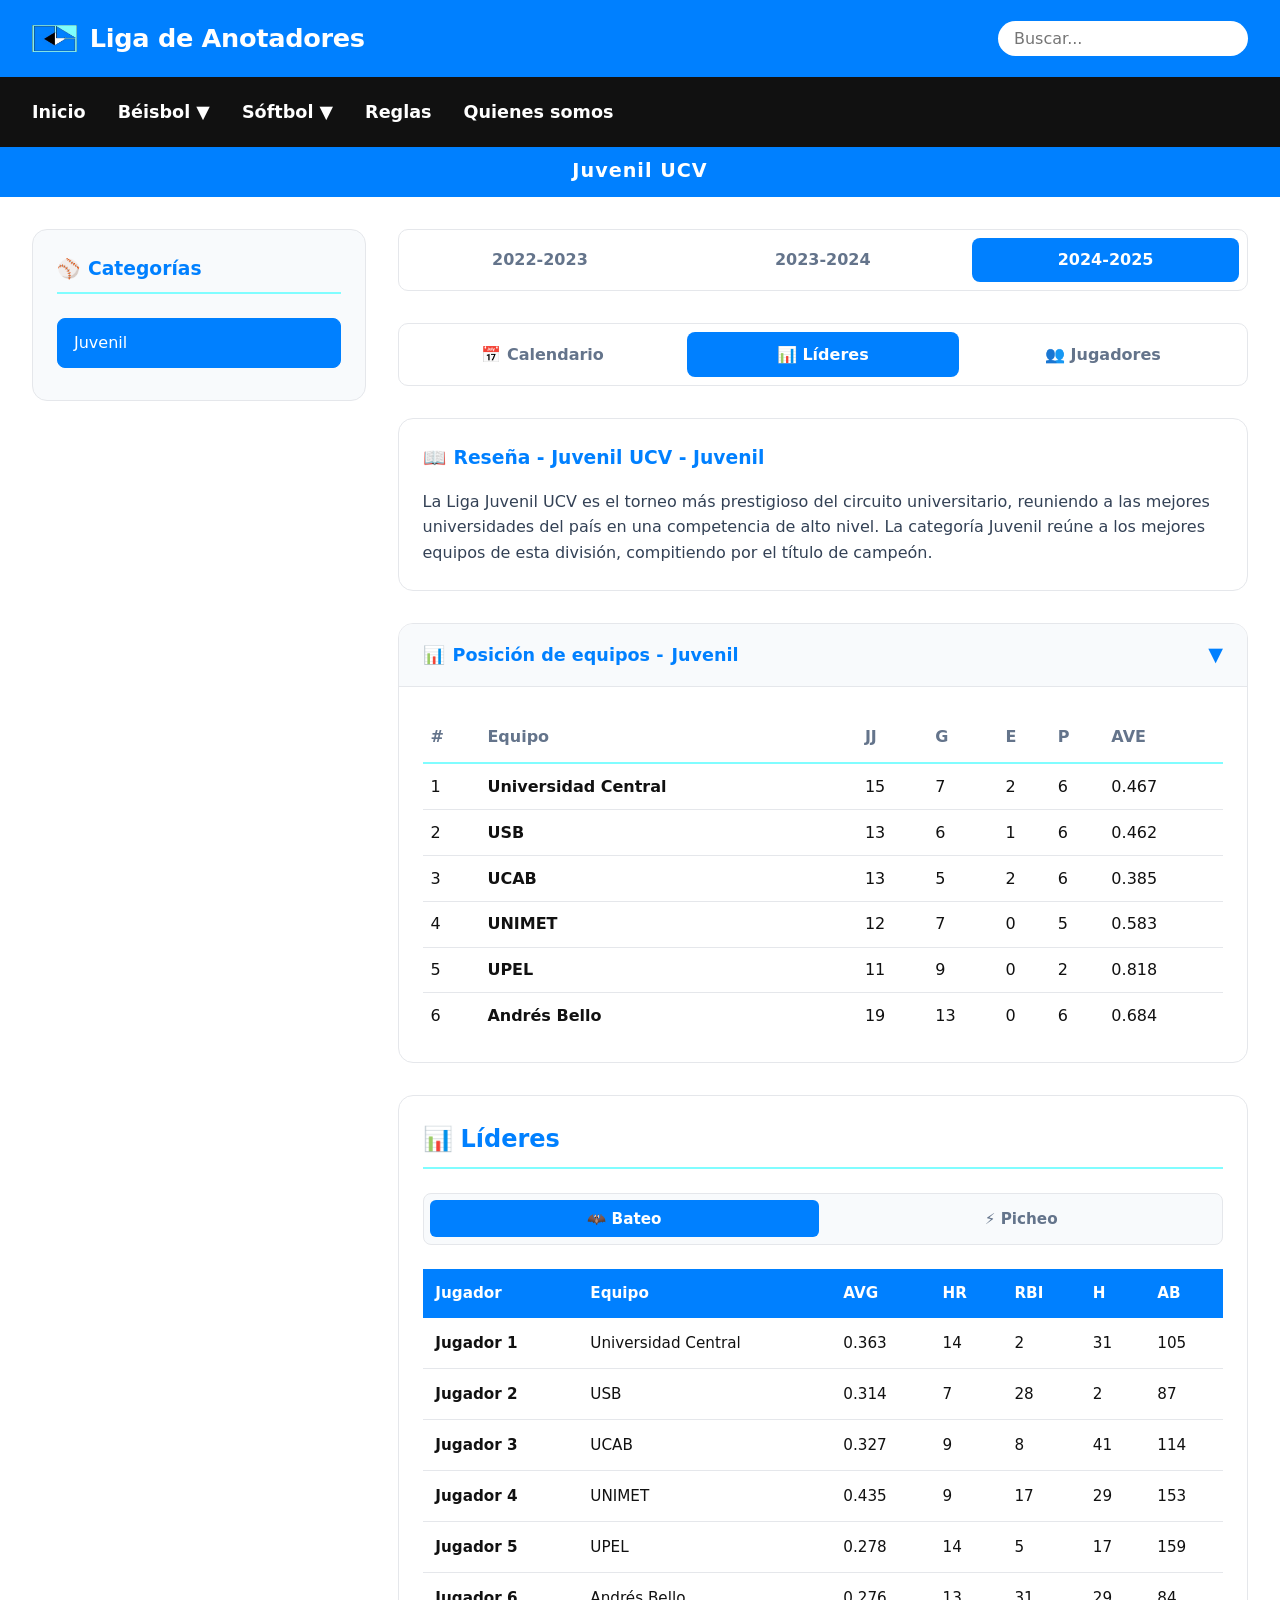
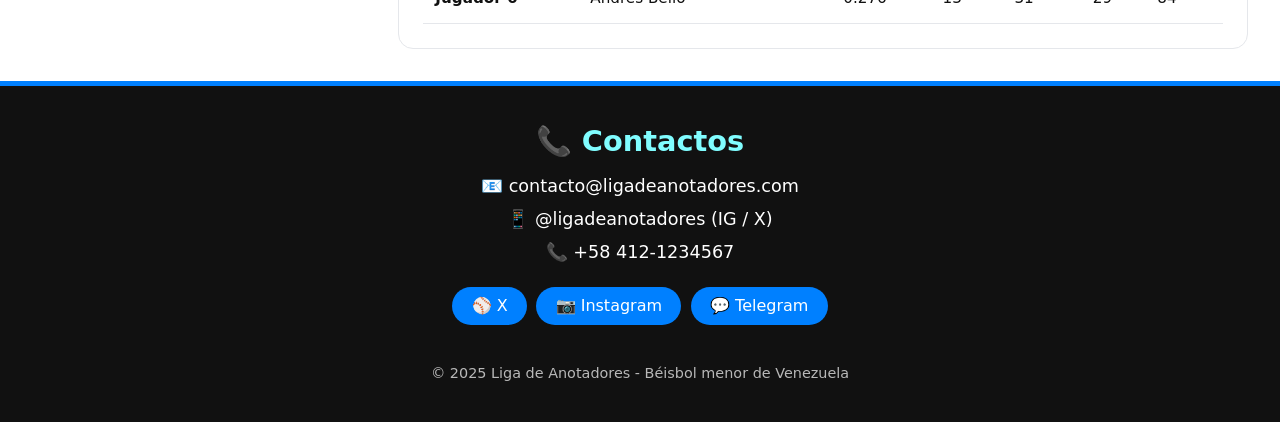
==== beisbol.html @ 1914336f "beisbol y softball separados menu arreglado y reglas agregadas" ====
<!DOCTYPE html>
<html lang="es">
<head>
    <meta charset="UTF-8">
    <meta name="viewport" content="width=device-width, initial-scale=1.0">
    <title>Liga de Anotadores - Béisbol</title>
    <link rel="stylesheet" href="css/style.css">
    <style>
        /* Estilos específicos para la página Béisbol */
        .liga-container {
            display: flex;
            flex-wrap: wrap;
            max-width: 1400px;
            margin: 2rem auto;
            padding: 0 2rem;
            gap: 2rem;
        }

        /* Sidebar de categorías */
        .categorias-sidebar {
            flex: 1;
            min-width: 280px;
            background: #f8fafc;
            border-radius: 15px;
            padding: 1.5rem;
            border: 1px solid #e5e7eb;
            height: fit-content;
        }

        .categorias-sidebar h3 {
            color: var(--primary-blue);
            margin-bottom: 1.5rem;
            padding-bottom: 0.5rem;
            border-bottom: 2px solid var(--secondary-blue);
            display: flex;
            align-items: center;
            gap: 0.5rem;
        }

        .categorias-lista {
            list-style: none;
        }

        .categorias-lista li {
            margin-bottom: 0.5rem;
        }

        .categorias-lista a {
            display: block;
            text-decoration: none;
            color: var(--black);
            padding: 0.7rem 1rem;
            border-radius: 8px;
            transition: 0.2s;
            background: white;
            border: 1px solid #e5e7eb;
        }

        .categorias-lista a:hover {
            background: var(--secondary-blue);
            border-color: var(--primary-blue);
        }

        .categorias-lista a.active {
            background: var(--primary-blue);
            color: white;
            border-color: var(--primary-blue);
        }

        /* Selector de temporadas */
        .selector-temporadas {
            display: flex;
            gap: 1rem;
            margin-bottom: 2rem;
            background: white;
            padding: 0.5rem;
            border-radius: 10px;
            border: 1px solid #e5e7eb;
        }

        .temporada-btn {
            padding: 0.8rem 1.5rem;
            border: none;
            background: transparent;
            font-size: 1rem;
            font-weight: 600;
            color: #64748b;
            cursor: pointer;
            border-radius: 8px;
            transition: 0.2s;
            flex: 1;
        }

        .temporada-btn:hover {
            background: var(--secondary-blue);
            color: var(--primary-blue);
        }

        .temporada-btn.active {
            background: var(--primary-blue);
            color: white;
        }

        /* Área de contenido principal */
        .liga-content {
            flex: 3;
            min-width: 300px;
        }

        /* Sub-navegación principal */
        .subnav {
            display: flex;
            gap: 0.5rem;
            margin-bottom: 2rem;
            background: white;
            padding: 0.5rem;
            border-radius: 10px;
            border: 1px solid #e5e7eb;
        }

        .subnav-btn {
            padding: 0.8rem 1.5rem;
            border: none;
            background: transparent;
            font-size: 1rem;
            font-weight: 600;
            color: #64748b;
            cursor: pointer;
            border-radius: 8px;
            transition: 0.2s;
            flex: 1;
        }

        .subnav-btn:hover {
            background: var(--secondary-blue);
            color: var(--primary-blue);
        }

        .subnav-btn.active {
            background: var(--primary-blue);
            color: white;
        }

        /* Sub-navegación secundaria */
        .subnav-secundario {
            display: flex;
            gap: 0.5rem;
            margin: 1rem 0 1.5rem 0;
            background: #f8fafc;
            padding: 0.4rem;
            border-radius: 8px;
            border: 1px solid #e5e7eb;
        }

        .subnav-secundario-btn {
            padding: 0.6rem 1.2rem;
            border: none;
            background: transparent;
            font-size: 0.95rem;
            font-weight: 600;
            color: #64748b;
            cursor: pointer;
            border-radius: 6px;
            transition: 0.2s;
            flex: 1;
        }

        .subnav-secundario-btn:hover {
            background: var(--secondary-blue);
            color: var(--primary-blue);
        }

        .subnav-secundario-btn.active {
            background: var(--primary-blue);
            color: white;
        }

        /* Contenedores de secciones */
        .seccion-container {
            background: white;
            border-radius: 15px;
            padding: 1.5rem;
            border: 1px solid #e5e7eb;
        }

        .seccion-container h2 {
            color: var(--primary-blue);
            margin-bottom: 1.5rem;
            display: flex;
            align-items: center;
            gap: 0.5rem;
            padding-bottom: 0.5rem;
            border-bottom: 2px solid var(--secondary-blue);
        }

        /* Tablas ordenables */
        .table-container {
            overflow-x: auto;
            margin-top: 1rem;
        }

        .data-table {
            width: 100%;
            border-collapse: collapse;
            font-size: 0.95rem;
        }

        .data-table th {
            background: var(--primary-blue);
            color: white;
            padding: 0.8rem;
            text-align: left;
            cursor: pointer;
        }

        .data-table td {
            padding: 0.8rem;
            border-bottom: 1px solid #e5e7eb;
        }

        .data-table tr:hover {
            background: #f8fafc;
        }

        /* Filtros */
        .filtros {
            display: flex;
            gap: 1rem;
            margin-bottom: 1.5rem;
            flex-wrap: wrap;
        }

        .filtro-select {
            padding: 0.6rem 1rem;
            border: 2px solid #e5e7eb;
            border-radius: 8px;
            font-size: 0.95rem;
            background: white;
            min-width: 200px;
        }

        /* Calendario */
        .partidos-lista {
            display: flex;
            flex-direction: column;
            gap: 0.8rem;
        }

        .partido-item {
            display: flex;
            align-items: center;
            padding: 1rem;
            background: #f8fafc;
            border-radius: 10px;
            border: 1px solid #e5e7eb;
            transition: 0.2s;
            flex-wrap: wrap;
            gap: 1rem;
        }

        .partido-item:hover {
            border-color: var(--primary-blue);
            background: white;
        }

        .partido-equipos {
            flex: 2;
            display: flex;
            align-items: center;
            gap: 1rem;
            min-width: 200px;
        }

        .partido-equipo {
            font-weight: 600;
        }

        .partido-vs {
            color: var(--primary-blue);
            font-weight: 700;
        }

        .partido-resultado {
            font-weight: 700;
            font-size: 1.1rem;
            min-width: 80px;
            text-align: center;
        }

        .partido-lugar {
            flex: 1;
            color: #64748b;
            font-size: 0.9rem;
            min-width: 150px;
        }

        .partido-fecha {
            flex: 1;
            color: #64748b;
            font-size: 0.9rem;
            text-align: right;
            min-width: 120px;
        }

        .badge-posicion {
            display: inline-block;
            background: var(--secondary-blue);
            color: var(--primary-blue);
            padding: 0.2rem 0.6rem;
            border-radius: 20px;
            font-size: 0.75rem;
            font-weight: 700;
        }

        @media (max-width: 768px) {
            .liga-container {
                flex-direction: column;
            }
            
            .partido-item {
                flex-direction: column;
                align-items: flex-start;
            }
            
            .partido-equipos, .partido-resultado, .partido-lugar, .partido-fecha {
                width: 100%;
                text-align: left;
            }
            
            .subnav, .subnav-secundario, .selector-temporadas {
                flex-direction: column;
            }
        }

        /* Fix para dropdown - evitar que se cierre */
        .nav-item.dropdown:hover .dropdown-content {
            display: block !important;
        }

        .dropdown-content {
            margin-top: 0 !important;
            top: 100%;
        }

        .nav-item.dropdown {
            position: relative;
        }

        .dropdown-content {
            position: absolute;
            left: 0;
            top: 100%;
            margin-top: 0;
        }
    </style>
</head>
<body>
    <header>
        <div class="logo">
            <img src="img/logo.png" alt="Liga de Anotadores" class="logo-img">
            <div class="logo-text">Liga de Anotadores<span></span></div>
        </div>
        <div class="buscador"><input type="text" placeholder="Buscar..."></div>
    </header>

    <nav>
        <div class="nav-item"><a href="index.html" class="nav-link">Inicio</a></div>
        <div class="nav-item dropdown">
            <span class="nav-link">Béisbol ▼</span>
            <div class="dropdown-content">
                <a href="#" onclick="cambiarLiga('Juvenil UCV')">Juvenil UCV</a>
                <a href="#" onclick="cambiarLiga('Limenor')">Limenor</a>
                <a href="#" onclick="cambiarLiga('Monumental')">Monumental</a>
                <a href="#" onclick="cambiarLiga('Popular')">Popular</a>
                <a href="#" onclick="cambiarLiga('Unimet')">Unimet</a>
            </div>
        </div>
        <div class="nav-item dropdown">
            <span class="nav-link">Sóftbol ▼</span>
            <div class="dropdown-content">
                <a href="softbol.html?liga=Chato Candela">Chato Candela</a>
                <a href="softbol.html?liga=Intervecinal">Intervecinal</a>
            </div>
        </div>
        <div class="nav-item"><a href="reglas.html" class="nav-link">Reglas</a></div>
        <div class="nav-item"><a href="quienes-somos.html" class="nav-link">Quienes somos</a></div>
    </nav>

    <!-- Header de liga seleccionada -->
    <div class="liga-seleccionada-header" id="liga-header">Juvenil UCV</div>

    <div class="liga-container">
        <aside class="categorias-sidebar">
            <h3><span>⚾</span> Categorías</h3>
            <div id="categorias-lista"></div>
        </aside>

        <main class="liga-content">
            <div class="selector-temporadas">
                <button class="temporada-btn" onclick="seleccionarTemporada('2022-2023')">2022-2023</button>
                <button class="temporada-btn" onclick="seleccionarTemporada('2023-2024')">2023-2024</button>
                <button class="temporada-btn active" onclick="seleccionarTemporada('2024-2025')">2024-2025</button>
            </div>

            <div class="subnav">
                <button class="subnav-btn" onclick="mostrarSeccion('calendario')">📅 Calendario</button>
                <button class="subnav-btn active" onclick="mostrarSeccion('lideres')">📊 Líderes</button>
                <button class="subnav-btn" onclick="mostrarSeccion('jugadores')">👥 Jugadores</button>
            </div>

            <!-- Reseña de la categoría -->
            <div id="resena-container" class="resena-container"></div>

            <!-- Posición de equipos (minimizable) -->
            <div id="posicion-equipos" class="posicion-equipos">
                <div class="posicion-header" onclick="togglePosicion()">
                    <h3><span>📊</span> Posición de equipos - <span id="categoria-actual">Juvenil</span></h3>
                    <span class="posicion-toggle">▼</span>
                </div>
                <div class="posicion-contenido">
                    <table class="posiciones-tabla" id="tabla-posiciones">
                        <thead><tr><th>#</th><th>Equipo</th><th>JJ</th><th>G</th><th>E</th><th>P</th><th>AVE</th></tr></thead>
                        <tbody id="posiciones-body"></tbody>
                    </table>
                </div>
            </div>

            <!-- SECCIÓN CALENDARIO -->
            <div id="seccion-calendario" class="seccion-container" style="display: none;">
                <h2><span>📅</span> Calendario de juegos</h2>
                <div class="partidos-lista" id="partidos-lista"></div>
            </div>

            <!-- SECCIÓN LÍDERES -->
            <div id="seccion-lideres" class="seccion-container">
                <h2><span>📊</span> Líderes</h2>
                <div class="subnav-secundario">
                    <button class="subnav-secundario-btn active" onclick="mostrarSubLideres('bateo')">🦇 Bateo</button>
                    <button class="subnav-secundario-btn" onclick="mostrarSubLideres('picheo')">⚡ Picheo</button>
                </div>
                <div id="subseccion-bateo">
                    <div class="table-container">
                        <table class="data-table" id="tabla-bateo">
                            <thead><tr><th>Jugador</th><th>Equipo</th><th>AVG</th><th>HR</th><th>RBI</th><th>H</th><th>AB</th></tr></thead>
                            <tbody id="tabla-bateo-body"></tbody>
                        </table>
                    </div>
                </div>
                <div id="subseccion-picheo" style="display: none;">
                    <div class="table-container">
                        <table class="data-table" id="tabla-picheo">
                            <thead><tr><th>Jugador</th><th>Equipo</th><th>ERA</th><th>W</th><th>L</th><th>SO</th><th>IP</th></tr></thead>
                            <tbody id="tabla-picheo-body"></tbody>
                        </table>
                    </div>
                </div>
            </div>

            <!-- SECCIÓN JUGADORES -->
            <div id="seccion-jugadores" class="seccion-container" style="display: none;">
                <h2><span>👥</span> Jugadores</h2>
                <p style="margin-bottom: 1.5rem;">Lista completa de jugadores de <strong id="liga-jugadores"></strong> - <strong id="categoria-jugadores"></strong></p>
                <div class="filtros">
                    <select class="filtro-select" id="filtro-equipo-jugadores"><option value="todos">Todos los equipos</option></select>
                    <select class="filtro-select" id="filtro-posicion-jugadores">
                        <option value="todos">Todas las posiciones</option>
                        <option value="C">Cácher</option><option value="1B">Primera base</option>
                        <option value="2B">Segunda base</option><option value="3B">Tercera base</option>
                        <option value="SS">Shortstop</option><option value="LF">Jardinero izquierdo</option>
                        <option value="CF">Jardinero central</option><option value="RF">Jardinero derecho</option>
                        <option value="P">Lanzador</option><option value="BD">Bateador designado</option>
                    </select>
                </div>
                <div class="table-container">
                    <table class="data-table" id="tabla-jugadores">
                        <thead><tr><th>Jugador</th><th>Equipo</th><th>Posición</th><th>Batea</th><th>Lanza</th><th>#</th></tr></thead>
                        <tbody id="tabla-jugadores-body"></tbody>
                    </table>
                </div>
            </div>
        </main>
    </div>

    <footer>
        <h3>📞 Contactos</h3>
        <p>📧 contacto@ligadeanotadores.com</p>
        <p>📱 @ligadeanotadores (IG / X)</p>
        <p>📞 +58 412-1234567</p>
        <div class="redes"><span>⚾ X</span><span>📷 Instagram</span><span>💬 Telegram</span></div>
        <p style="margin-top: 2rem; font-size: 0.9rem; opacity: 0.7;">© 2025 Liga de Anotadores - Béisbol menor de Venezuela</p>
    </footer>

    <script>
        // Datos de ligas
        const ligasData = {
            "Juvenil UCV": { 
                categorias: ["Juvenil"],
                reseña: "La Liga Juvenil UCV es el torneo más prestigioso del circuito universitario, reuniendo a las mejores universidades del país en una competencia de alto nivel."
            },
            "Limenor": { 
                categorias: ["Semillita", "Preparatorio", "Preinfantil", "Infantil", "Prejunior", "Junior", "Superior"],
                reseña: "Limenor es una de las ligas más completas del béisbol menor, con categorías que abarcan desde los 7 años hasta la categoría Superior, formando talentos desde la base."
            },
            "Monumental": { 
                categorias: ["Preparatorio", "Preinfantil", "Infantil", "Prejunior", "Junior", "Ascenso"],
                reseña: "La Liga Monumental es reconocida por su alto nivel competitivo y por ser semillero de grandes promesas del béisbol venezolano."
            },
            "Popular": { 
                categorias: ["Superior", "Master"],
                reseña: "La Liga Popular destaca por su espíritu comunitario y por promover el béisbol en todas las edades, con categorías Superior y Master."
            },
            "Unimet": { 
                categorias: ["Senior"],
                reseña: "La Liga Senior de la UNIMET es el espacio donde los estudiantes universitarios demuestran su talento y pasión por el béisbol."
            }
        };

        const equiposPorLiga = {
            "Juvenil UCV": { "Juvenil": ["Universidad Central", "USB", "UCAB", "UNIMET", "UPEL", "Andrés Bello"] },
            "Limenor": {
                "Semillita": ["Limenor A", "Limenor B", "Limenor C", "Limenor D"],
                "Preparatorio": ["Preparatorio A", "Preparatorio B", "Preparatorio C"],
                "Preinfantil": ["Preinfantil A", "Preinfantil B", "Preinfantil C", "Preinfantil D"],
                "Infantil": ["Infantil A", "Infantil B", "Infantil C"],
                "Prejunior": ["Prejunior A", "Prejunior B", "Prejunior C"],
                "Junior": ["Junior A", "Junior B", "Junior C", "Junior D"],
                "Superior": ["Superior A", "Superior B", "Superior C"]
            },
            "Monumental": {
                "Preparatorio": ["Mon Prep A", "Mon Prep B", "Mon Prep C"],
                "Preinfantil": ["Mon Preinf A", "Mon Preinf B", "Mon Preinf C", "Mon Preinf D"],
                "Infantil": ["Mon Inf A", "Mon Inf B", "Mon Inf C"],
                "Prejunior": ["Mon Prejun A", "Mon Prejun B", "Mon Prejun C"],
                "Junior": ["Mon Junior A", "Mon Junior B", "Mon Junior C"],
                "Ascenso": ["Ascenso A", "Ascenso B", "Ascenso C"]
            },
            "Popular": {
                "Superior": ["Popular Sup A", "Popular Sup B", "Popular Sup C"],
                "Master": ["Master A", "Master B", "Master C"]
            },
            "Unimet": {
                "Senior": ["Senior A", "Senior B", "Senior C", "Senior D"]
            }
        };

        const lugares = ["Estadio Monumental", "Estadio Universitario", "Parque Deportivo", "Campo Central", "Estadio de la Juventud", "Complejo Deportivo"];

        let ligaSeleccionada = "Juvenil UCV";
        let categoriaSeleccionada = "Juvenil";
        let temporadaSeleccionada = "2024-2025";
        let posicionMinimizada = false;

        function togglePosicion() {
            posicionMinimizada = !posicionMinimizada;
            const panel = document.getElementById('posicion-equipos');
            if (posicionMinimizada) {
                panel.classList.add('minimizado');
            } else {
                panel.classList.remove('minimizado');
            }
        }

        function cambiarLiga(liga) {
            ligaSeleccionada = liga;
            const categorias = ligasData[liga].categorias;
            categoriaSeleccionada = categorias[0];
            document.getElementById('liga-header').textContent = liga;
            cargarCategorias();
            actualizarResena();
            actualizarPosiciones();
            actualizarCalendario();
            actualizarTablasLideres();
            actualizarTablaJugadores();
        }

        function cargarCategorias() {
            const container = document.getElementById('categorias-lista');
            container.innerHTML = '<ul class="categorias-lista">' + 
                ligasData[ligaSeleccionada].categorias.map(cat => 
                    `<li><a href="#" class="${cat === categoriaSeleccionada ? 'active' : ''}" onclick="seleccionarCategoria('${cat}'); return false;">${cat}</a></li>`
                ).join('') + '</ul>';
        }

        function seleccionarCategoria(categoria) {
            categoriaSeleccionada = categoria;
            document.getElementById('categoria-actual').textContent = categoria;
            cargarCategorias();
            actualizarResena();
            actualizarPosiciones();
            actualizarCalendario();
            actualizarTablasLideres();
            actualizarTablaJugadores();
        }

        function actualizarResena() {
            const container = document.getElementById('resena-container');
            const reseña = ligasData[ligaSeleccionada].reseña;
            container.innerHTML = `
                <h3><span>📖</span> Reseña - ${ligaSeleccionada} - ${categoriaSeleccionada}</h3>
                <div class="resena-texto">${reseña} La categoría ${categoriaSeleccionada} reúne a los mejores equipos de esta división, compitiendo por el título de campeón.</div>
            `;
        }

        function getEquiposActuales() {
            return equiposPorLiga[ligaSeleccionada]?.[categoriaSeleccionada] || ["Equipo A", "Equipo B", "Equipo C"];
        }

        function actualizarPosiciones() {
            const equipos = getEquiposActuales();
            const tbody = document.getElementById('posiciones-body');
            tbody.innerHTML = '';
            equipos.forEach((equipo, index) => {
                const g = Math.floor(Math.random() * 10) + 5;
                const e = Math.floor(Math.random() * 3);
                const p = Math.floor(Math.random() * 8) + 2;
                const jj = g + e + p;
                const ave = (g / jj).toFixed(3);
                tbody.innerHTML += `<tr><td>${index + 1}</td><td><strong>${equipo}</strong></td><td>${jj}</td><td>${g}</td><td>${e}</td><td>${p}</td><td>${ave}</td></tr>`;
            });
        }

        function actualizarCalendario() {
            const equipos = getEquiposActuales();
            const container = document.getElementById('partidos-lista');
            container.innerHTML = '';
            for (let i = 0; i < 6; i++) {
                const e1 = equipos[Math.floor(Math.random() * equipos.length)];
                let e2 = equipos[Math.floor(Math.random() * equipos.length)];
                while (e2 === e1) e2 = equipos[Math.floor(Math.random() * equipos.length)];
                const runs1 = Math.floor(Math.random() * 15);
                const runs2 = Math.floor(Math.random() * 15);
                const lugar = lugares[Math.floor(Math.random() * lugares.length)];
                const fecha = `${Math.floor(Math.random() * 28) + 1}/${Math.floor(Math.random() * 12) + 1}/2026`;
                container.innerHTML += `
                    <div class="partido-item">
                        <div class="partido-equipos">
                            <span class="partido-equipo">${e1}</span>
                            <span class="partido-vs">vs</span>
                            <span class="partido-equipo">${e2}</span>
                        </div>
                        <div class="partido-resultado">${runs1} - ${runs2}</div>
                        <div class="partido-lugar">📍 ${lugar}</div>
                        <div class="partido-fecha">📅 ${fecha}</div>
                    </div>
                `;
            }
        }

        function actualizarTablasLideres() {
            const equipos = getEquiposActuales();
            const bateoData = equipos.map((e, i) => ({ jugador: `Jugador ${i + 1}`, equipo: e, avg: (Math.random() * 0.2 + 0.25).toFixed(3), hr: Math.floor(Math.random() * 15), rbi: Math.floor(Math.random() * 40), h: Math.floor(Math.random() * 50), ab: Math.floor(Math.random() * 100) + 80 }));
            const picheoData = equipos.map((e, i) => ({ jugador: `Lanzador ${i + 1}`, equipo: e, era: (Math.random() * 4 + 1).toFixed(2), w: Math.floor(Math.random() * 10), l: Math.floor(Math.random() * 5), so: Math.floor(Math.random() * 60), ip: (Math.random() * 60 + 30).toFixed(1) }));
            document.getElementById('tabla-bateo-body').innerHTML = bateoData.map(d => `<tr><td><strong>${d.jugador}</strong></td><td>${d.equipo}</td><td>${d.avg}</td><td>${d.hr}</td><td>${d.rbi}</td><td>${d.h}</td><td>${d.ab}</td></tr>`).join('');
            document.getElementById('tabla-picheo-body').innerHTML = picheoData.map(d => `<tr><td><strong>${d.jugador}</strong></td><td>${d.equipo}</td><td>${d.era}</td><td>${d.w}</td><td>${d.l}</td><td>${d.so}</td><td>${d.ip}</td></tr>`).join('');
        }

        function actualizarTablaJugadores() {
            const equipos = getEquiposActuales();
            const posiciones = ["C", "1B", "2B", "3B", "SS", "LF", "CF", "RF", "P", "BD"];
            const manos = ["Derecha", "Izquierda", "Ambidiestro"];
            let jugadores = [];
            equipos.forEach(equipo => {
                for (let i = 0; i < 10; i++) {
                    jugadores.push({ nombre: `Jugador ${i + 1}`, equipo: equipo, posicion: posiciones[Math.floor(Math.random() * posiciones.length)], batea: manos[Math.floor(Math.random() * manos.length)], lanza: manos[Math.floor(Math.random() * manos.length)], numero: Math.floor(Math.random() * 99) + 1 });
                }
            });
            document.getElementById('liga-jugadores').textContent = ligaSeleccionada;
            document.getElementById('categoria-jugadores').textContent = categoriaSeleccionada;
            const selectEquipo = document.getElementById('filtro-equipo-jugadores');
            selectEquipo.innerHTML = '<option value="todos">Todos los equipos</option>';
            equipos.forEach(e => selectEquipo.innerHTML += `<option value="${e}">${e}</option>`);
            document.getElementById('tabla-jugadores-body').innerHTML = jugadores.map(j => `<tr><td><strong>${j.nombre}</strong></td><td>${j.equipo}</td><td><span class="badge-posicion">${j.posicion}</span></td><td>${j.batea}</td><td>${j.lanza}</td><td>${j.numero}</td></tr>`).join('');
        }

        function seleccionarTemporada(temporada) {
            temporadaSeleccionada = temporada;
            document.querySelectorAll('.temporada-btn').forEach(btn => btn.classList.remove('active'));
            event.target.classList.add('active');
            actualizarPosiciones();
            actualizarCalendario();
            actualizarTablasLideres();
            actualizarTablaJugadores();
        }

        function mostrarSeccion(seccion) {
            document.querySelectorAll('.subnav-btn').forEach(btn => btn.classList.remove('active'));
            event.target.classList.add('active');
            document.getElementById('seccion-calendario').style.display = 'none';
            document.getElementById('seccion-lideres').style.display = 'none';
            document.getElementById('seccion-jugadores').style.display = 'none';
            document.getElementById(`seccion-${seccion}`).style.display = 'block';
            if (seccion !== 'calendario') {
                posicionMinimizada = true;
                document.getElementById('posicion-equipos').classList.add('minimizado');
            } else {
                posicionMinimizada = false;
                document.getElementById('posicion-equipos').classList.remove('minimizado');
            }
        }

        function mostrarSubLideres(tipo) {
            document.querySelectorAll('.subnav-secundario-btn').forEach(btn => btn.classList.remove('active'));
            event.target.classList.add('active');
            document.getElementById('subseccion-bateo').style.display = tipo === 'bateo' ? 'block' : 'none';
            document.getElementById('subseccion-picheo').style.display = tipo === 'picheo' ? 'block' : 'none';
        }

        document.addEventListener('DOMContentLoaded', () => {
            cargarCategorias();
            actualizarResena();
            actualizarPosiciones();
            actualizarCalendario();
            actualizarTablasLideres();
            actualizarTablaJugadores();
            document.getElementById('filtro-equipo-jugadores').addEventListener('change', () => actualizarTablaJugadores());
            document.getElementById('filtro-posicion-jugadores').addEventListener('change', () => actualizarTablaJugadores());
        });
    </script>
</body>
</html>
---- css/style.css ----
/* ===== RESET Y ESTILOS GLOBALES ===== */
* {
    margin: 0;
    padding: 0;
    box-sizing: border-box;
    font-family: system-ui, -apple-system, 'Segoe UI', Roboto, 'Helvetica Neue', sans-serif;
}

body {
    background-color: white;
    color: #111;
    line-height: 1.6;
}

/* ===== COLORES DE LA LIGA ===== */
:root {
    --primary-blue: #0080ff;
    --secondary-blue: #80fdff;
    --black: #111;
    --white: #ffffff;
}

/* ===== HEADER CON LOGO ===== */
header {
    background-color: var(--primary-blue);
    color: white;
    padding: 1rem 2rem;
    display: flex;
    flex-wrap: wrap;
    align-items: center;
    justify-content: space-between;
    box-shadow: 0 4px 6px rgba(0,0,0,0.1);
}

.logo {
    display: flex;
    align-items: center;
    gap: 0.8rem;
    font-size: 1.6rem;
    font-weight: 700;
}

.logo-img {
    height: 45px;
    width: 45px;
    object-fit: contain;
    display: block;
    max-width: 100%;
}

.logo-text {
    color: white;
    letter-spacing: -0.3px;
}

.logo-text span {
    color: var(--secondary-blue);
    font-weight: 300;
}

.buscador input {
    padding: 0.5rem 1rem;
    border: none;
    border-radius: 30px;
    width: 250px;
    font-size: 1rem;
    outline: none;
    transition: 0.2s;
}

.buscador input:focus {
    box-shadow: 0 0 0 3px var(--secondary-blue);
}

/* ===== HEADER CON LIGA SELECCIONADA ===== */
.liga-seleccionada-header {
    background-color: var(--primary-blue);
    color: white;
    padding: 0.6rem 2rem;
    text-align: center;
    font-size: 1.2rem;
    font-weight: 600;
    letter-spacing: 1px;
}

/* ===== NAVEGACIÓN CON DROPDOWN ===== */
nav {
    background-color: var(--black);
    padding: 0.8rem 2rem;
    display: flex;
    flex-wrap: wrap;
    gap: 2rem;
    align-items: center;
}

.nav-item {
    position: relative;
    list-style: none;
}

.nav-link {
    color: white;
    text-decoration: none;
    font-weight: 600;
    transition: 0.2s;
    font-size: 1.1rem;
    cursor: pointer;
    padding: 0.5rem 0;
    display: inline-block;
}

.nav-link:hover {
    color: var(--secondary-blue);
}

nav a.active {
    color: var(--secondary-blue);
    border-bottom: 2px solid var(--secondary-blue);
    padding-bottom: 2px;
}

/* Dropdown */
.dropdown {
    position: relative;
}

.dropdown-content {
    display: none;
    position: absolute;
    background-color: var(--black);
    min-width: 200px;
    box-shadow: 0px 8px 16px 0px rgba(0,0,0,0.2);
    z-index: 1000;
    border-radius: 8px;
    top: 100%;
    left: 0;
    margin-top: 0.5rem;
}

.dropdown-content a {
    color: white;
    padding: 12px 16px;
    text-decoration: none;
    display: block;
    font-size: 0.95rem;
    transition: 0.2s;
    border-bottom: 1px solid #333;
}

.dropdown-content a:last-child {
    border-bottom: none;
}

.dropdown-content a:hover {
    background-color: var(--primary-blue);
    color: white;
    border-radius: 8px;
}

/* Mostrar dropdown al hacer hover */
.dropdown:hover .dropdown-content {
    display: block;
}

/* ===== HERO ===== */
.hero {
    background: linear-gradient(145deg, var(--primary-blue), #0066cc);
    color: white;
    padding: 3rem 2rem;
    text-align: center;
}

.hero h1 {
    font-size: 2.5rem;
    margin-bottom: 0.5rem;
}

.hero p {
    font-size: 1.3rem;
    opacity: 0.9;
}

/* ===== SECCIÓN DE TARJETAS (para index.html) ===== */
.cards-section {
    padding: 3rem 2rem;
    max-width: 1400px;
    margin: 0 auto;
}

.cards-section h2 {
    font-size: 2rem;
    margin-bottom: 2rem;
    border-left: 8px solid var(--primary-blue);
    padding-left: 1.5rem;
    color: var(--black);
}

.cards-grid {
    display: grid;
    grid-template-columns: repeat(auto-fit, minmax(280px, 1fr));
    gap: 2rem;
}

.card {
    background: var(--white);
    border-radius: 20px;
    overflow: hidden;
    box-shadow: 0 10px 20px rgba(0,0,0,0.08);
    transition: 0.3s;
    border: 1px solid #e5e7eb;
    display: flex;
    flex-direction: column;
}

.card:hover {
    transform: translateY(-8px);
    box-shadow: 0 20px 30px rgba(0,128,255,0.2);
    border-color: var(--primary-blue);
}

.card-image {
    height: 160px;
    background-color: var(--secondary-blue);
    display: flex;
    align-items: center;
    justify-content: center;
    font-size: 3rem;
    color: var(--primary-blue);
    font-weight: bold;
}

.card-content {
    padding: 1.5rem;
    flex: 1;
}

.card-content h3 {
    font-size: 1.5rem;
    margin-bottom: 0.5rem;
    color: var(--primary-blue);
}

.card-content p {
    color: #4b5563;
    margin-bottom: 1rem;
}

.card-footer {
    padding: 1rem 1.5rem;
    border-top: 1px solid #eef2f6;
}

.badge {
    background-color: var(--secondary-blue);
    color: var(--black);
    padding: 0.3rem 0.8rem;
    border-radius: 50px;
    font-size: 0.85rem;
    font-weight: 600;
    display: inline-block;
}

/* ===== SECCIÓN POSICIÓN DE EQUIPOS MINIMIZADA ===== */
.posicion-equipos {
    background: white;
    border-radius: 15px;
    margin-bottom: 2rem;
    border: 1px solid #e5e7eb;
    transition: all 0.3s ease;
    overflow: hidden;
}

.posicion-equipos.minimizado {
    margin-bottom: 0.5rem;
}

.posicion-equipos.minimizado .posicion-contenido {
    display: none;
}

.posicion-header {
    padding: 1rem 1.5rem;
    cursor: pointer;
    display: flex;
    justify-content: space-between;
    align-items: center;
    background: #f8fafc;
    border-bottom: 1px solid #e5e7eb;
    transition: 0.2s;
}

.posicion-header:hover {
    background: var(--secondary-blue);
}

.posicion-header h3 {
    color: var(--primary-blue);
    margin: 0;
    display: flex;
    align-items: center;
    gap: 0.5rem;
    font-size: 1.1rem;
}

.posicion-toggle {
    font-size: 1.2rem;
    transition: transform 0.3s;
    color: var(--primary-blue);
}

.posicion-equipos.minimizado .posicion-toggle {
    transform: rotate(180deg);
}

.posicion-contenido {
    padding: 1.5rem;
    transition: all 0.3s ease;
}

.posiciones-tabla {
    width: 100%;
    border-collapse: collapse;
}

.posiciones-tabla th {
    text-align: left;
    padding: 0.8rem 0.5rem;
    color: #64748b;
    font-weight: 600;
    border-bottom: 2px solid var(--secondary-blue);
}

.posiciones-tabla td {
    padding: 0.6rem 0.5rem;
    border-bottom: 1px solid #e5e7eb;
}

.posiciones-tabla tr:last-child td {
    border-bottom: none;
}

/* ===== SECCIÓN RESEÑA ===== */
.resena-container {
    background: white;
    border-radius: 15px;
    padding: 1.5rem;
    margin-bottom: 2rem;
    border: 1px solid #e5e7eb;
}

.resena-container h3 {
    color: var(--primary-blue);
    margin-bottom: 1rem;
    display: flex;
    align-items: center;
    gap: 0.5rem;
}

.resena-texto {
    color: #334155;
    line-height: 1.6;
}

/* ===== PÁGINA QUIENES SOMOS ===== */
.quienes-somos-container {
    display: flex;
    flex-wrap: wrap;
    max-width: 1400px;
    margin: 3rem auto;
    padding: 0 2rem;
    gap: 2rem;
}

.sidebar-menu {
    flex: 1;
    min-width: 280px;
    background-color: #f8fafc;
    border-radius: 20px;
    padding: 2rem;
    border: 1px solid #e5e7eb;
    height: fit-content;
}

.menu-item {
    margin-bottom: 1.5rem;
}

.menu-principal {
    font-size: 1.3rem;
    font-weight: 700;
    color: var(--primary-blue);
    margin-bottom: 0.8rem;
    border-bottom: 2px solid var(--secondary-blue);
    padding-bottom: 0.3rem;
}

.submenu {
    list-style: none;
    padding-left: 1rem;
}

.submenu li {
    margin-bottom: 0.8rem;
}

.submenu a {
    text-decoration: none;
    color: var(--black);
    font-size: 1.1rem;
    display: block;
    padding: 0.5rem 1rem;
    border-radius: 10px;
    transition: 0.2s;
}

.submenu a:hover {
    background-color: var(--secondary-blue);
    color: var(--black);
    transform: translateX(5px);
}

.submenu a.active {
    background-color: var(--primary-blue);
    color: white;
}

.menu-condiciones {
    margin-top: 2rem;
    padding-top: 1rem;
    border-top: 2px dashed var(--secondary-blue);
}

.menu-condiciones a {
    display: block;
    text-decoration: none;
    color: var(--black);
    font-size: 1.2rem;
    font-weight: 600;
    padding: 0.8rem 1rem;
    background-color: #e5e7eb;
    border-radius: 10px;
    transition: 0.2s;
}

.menu-condiciones a:hover {
    background-color: var(--primary-blue);
    color: white;
}

.content-area {
    flex: 3;
    min-width: 300px;
    background-color: white;
    border-radius: 20px;
    padding: 2rem;
    border: 1px solid #e5e7eb;
    box-shadow: 0 5px 15px rgba(0,0,0,0.05);
}

.content-header {
    display: flex;
    align-items: center;
    gap: 1rem;
    margin-bottom: 2rem;
    border-bottom: 3px solid var(--secondary-blue);
    padding-bottom: 1rem;
}

.content-header h2 {
    font-size: 2rem;
    color: var(--primary-blue);
}

.content-header .icon {
    font-size: 2.5rem;
}

.content-body {
    font-size: 1.1rem;
    color: #334155;
}

.content-body p {
    margin-bottom: 1.2rem;
}

.content-body ul, .content-body ol {
    margin-left: 1.5rem;
    margin-bottom: 1.2rem;
}

.content-body li {
    margin-bottom: 0.5rem;
}

.highlight-box {
    background-color: var(--secondary-blue);
    padding: 1.5rem;
    border-radius: 15px;
    margin: 1.5rem 0;
    border-left: 5px solid var(--primary-blue);
}

.highlight-box h4 {
    color: var(--primary-blue);
    margin-bottom: 0.5rem;
    font-size: 1.3rem;
}

/* ===== FOOTER ===== */
footer {
    background-color: var(--black);
    color: white;
    padding: 2rem;
    text-align: center;
    margin-top: 2rem;
    border-top: 5px solid var(--primary-blue);
}

footer h3 {
    font-size: 1.8rem;
    color: var(--secondary-blue);
    margin-bottom: 0.5rem;
}

footer p {
    margin: 0.3rem 0;
    font-size: 1.1rem;
}

.redes {
    margin-top: 1rem;
}

.redes span {
    display: inline-block;
    background: var(--primary-blue);
    color: white;
    padding: 0.4rem 1.2rem;
    border-radius: 30px;
    margin: 0.3rem;
    font-weight: 500;
}

/* ===== RESPONSIVE ===== */
@media (max-width: 768px) {
    header {
        flex-direction: column;
        gap: 1rem;
        text-align: center;
    }
    
    .logo {
        justify-content: center;
    }
    
    .buscador input {
        width: 100%;
    }
    
    nav {
        justify-content: center;
        gap: 1rem;
        flex-direction: column;
    }
    
    .hero h1 {
        font-size: 2rem;
    }
    
    .quienes-somos-container {
        flex-direction: column;
    }
    
    .sidebar-menu {
        width: 100%;
    }
    
    .dropdown-content {
        position: static;
        margin-top: 0.5rem;
        width: 100%;
    }
}

@media (max-width: 480px) {
    .cards-section {
        padding: 2rem 1rem;
    }
}
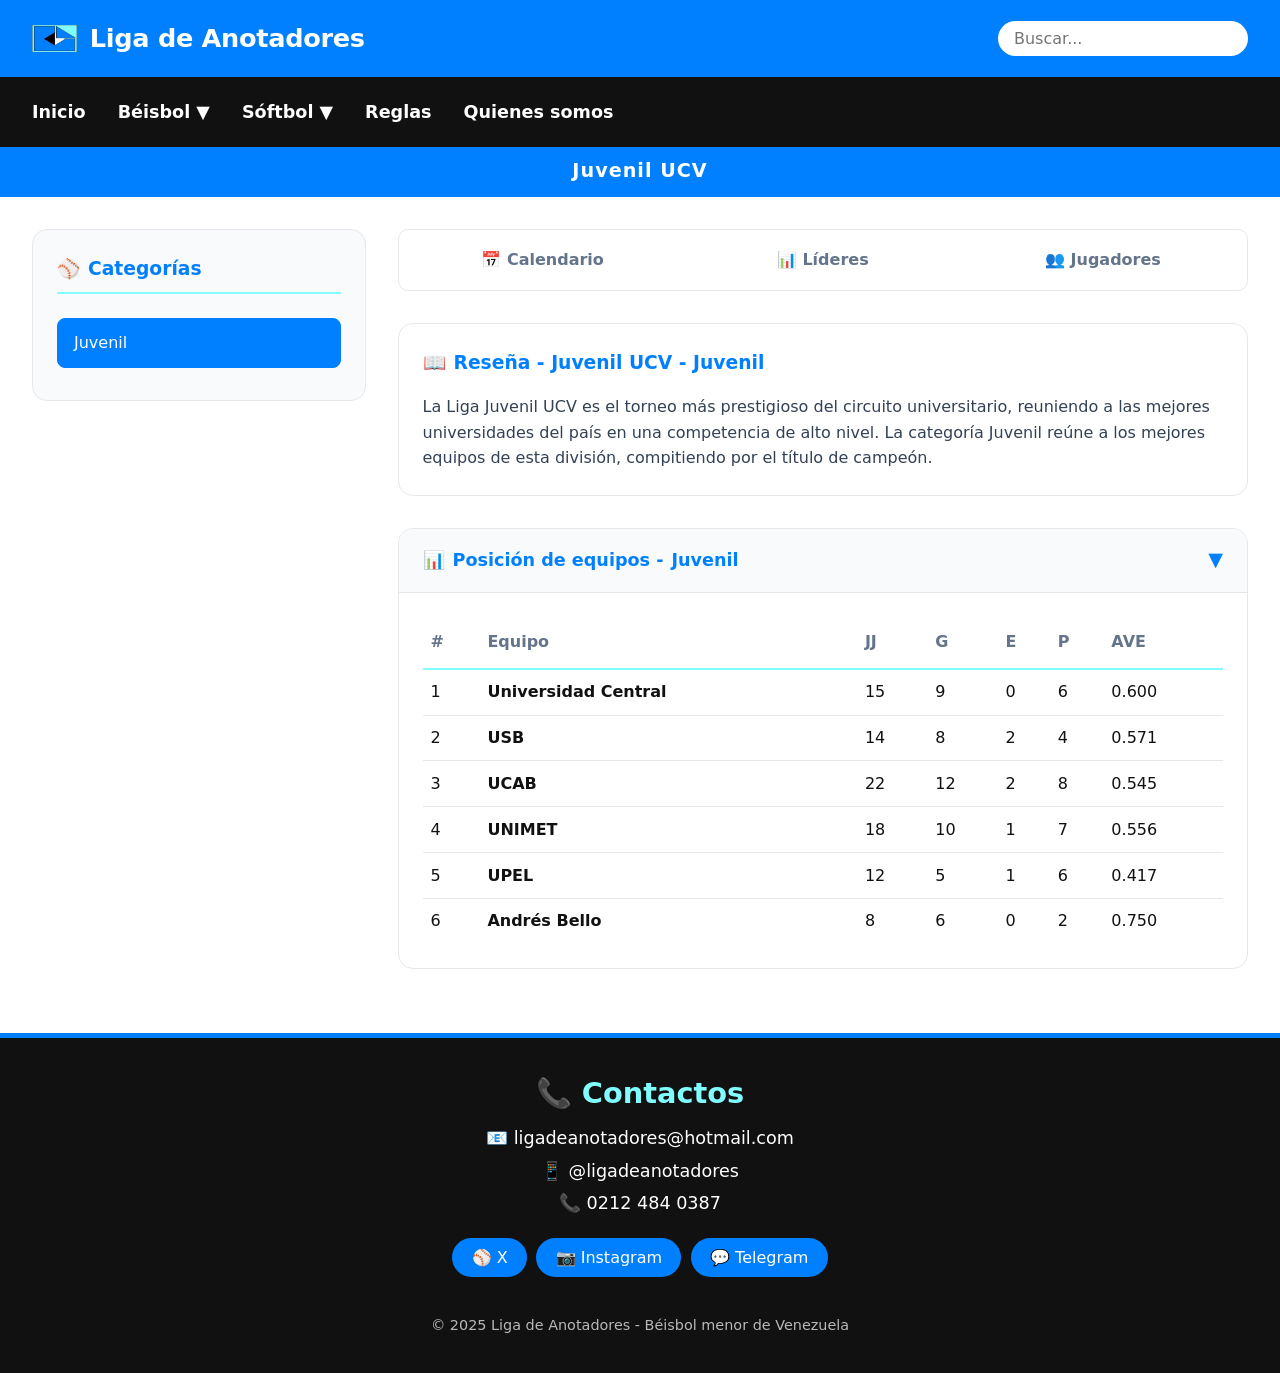
==== commit e2d9e100: "box score y otros cambios" ====
--- a/beisbol.html
+++ b/beisbol.html
@@ -67,38 +67,15 @@
             border-color: var(--primary-blue);
         }
 
-        /* Selector de temporadas */
+        /* Selector de temporadas - OCULTO */
         .selector-temporadas {
-            display: flex;
+            display: none;
             gap: 1rem;
             margin-bottom: 2rem;
             background: white;
             padding: 0.5rem;
             border-radius: 10px;
             border: 1px solid #e5e7eb;
-        }
-
-        .temporada-btn {
-            padding: 0.8rem 1.5rem;
-            border: none;
-            background: transparent;
-            font-size: 1rem;
-            font-weight: 600;
-            color: #64748b;
-            cursor: pointer;
-            border-radius: 8px;
-            transition: 0.2s;
-            flex: 1;
-        }
-
-        .temporada-btn:hover {
-            background: var(--secondary-blue);
-            color: var(--primary-blue);
-        }
-
-        .temporada-btn.active {
-            background: var(--primary-blue);
-            color: white;
         }
 
         /* Área de contenido principal */
@@ -352,6 +329,113 @@
             top: 100%;
             margin-top: 0;
         }
+        /* Estilos para el calendario */
+.partido-item {
+    display: flex;
+    align-items: center;
+    justify-content: space-between;
+    padding: 1rem;
+    background: #f8fafc;
+    border-radius: 10px;
+    border: 1px solid #e5e7eb;
+    transition: 0.2s;
+    flex-wrap: wrap;
+    gap: 1rem;
+}
+
+.partido-item:hover {
+    border-color: var(--primary-blue);
+    background: white;
+}
+
+.partido-equipos {
+    display: flex;
+    align-items: center;
+    gap: 0.8rem;
+    flex-wrap: wrap;
+}
+
+.partido-equipo {
+    font-weight: 600;
+    color: var(--black);
+}
+
+.partido-resultado-numero {
+    font-weight: 800;
+    font-size: 1.2rem;
+    color: var(--primary-blue);
+    background: white;
+    padding: 0.2rem 0.6rem;
+    border-radius: 8px;
+    min-width: 40px;
+    text-align: center;
+}
+
+.partido-guion {
+    font-weight: 800;
+    color: #64748b;
+    font-size: 1.1rem;
+}
+
+.partido-lugar {
+    flex: 1;
+    color: #64748b;
+    font-size: 0.9rem;
+    min-width: 150px;
+}
+
+.partido-fecha {
+    color: #64748b;
+    font-size: 0.9rem;
+    min-width: 100px;
+    text-align: right;
+}
+
+@media (max-width: 768px) {
+    .partido-item {
+        flex-direction: column;
+        align-items: flex-start;
+    }
+    
+    .partido-equipos {
+        width: 100%;
+        justify-content: flex-start;
+    }
+    
+    .partido-lugar, .partido-fecha {
+        width: 100%;
+        text-align: left;
+    }
+}
+
+/* Calendario */
+.partidos-lista {
+    display: flex;
+    flex-direction: column;
+    gap: 0.8rem;
+}
+
+.partido-item {
+    display: flex;
+    align-items: center;
+    justify-content: space-between;
+    padding: 1rem;
+    background: #f8fafc;
+    border-radius: 10px;
+    border: 1px solid #e5e7eb;
+    transition: 0.2s;
+    flex-wrap: wrap;
+    gap: 1rem;
+    text-decoration: none;
+    color: inherit;
+}
+
+.partido-item:hover {
+    border-color: var(--primary-blue);
+    background: white;
+    cursor: pointer;
+    transform: translateX(5px);
+}
     </style>
 </head>
 <body>
@@ -396,6 +480,7 @@
         </aside>
 
         <main class="liga-content">
+            <!-- Selector de temporadas - OCULTO -->
             <div class="selector-temporadas">
                 <button class="temporada-btn" onclick="seleccionarTemporada('2022-2023')">2022-2023</button>
                 <button class="temporada-btn" onclick="seleccionarTemporada('2023-2024')">2023-2024</button>
@@ -404,7 +489,7 @@
 
             <div class="subnav">
                 <button class="subnav-btn" onclick="mostrarSeccion('calendario')">📅 Calendario</button>
-                <button class="subnav-btn active" onclick="mostrarSeccion('lideres')">📊 Líderes</button>
+                <button class="subnav-btn" onclick="mostrarSeccion('lideres')">📊 Líderes</button>
                 <button class="subnav-btn" onclick="mostrarSeccion('jugadores')">👥 Jugadores</button>
             </div>
 
@@ -432,7 +517,7 @@
             </div>
 
             <!-- SECCIÓN LÍDERES -->
-            <div id="seccion-lideres" class="seccion-container">
+            <div id="seccion-lideres" class="seccion-container" style="display: none;">
                 <h2><span>📊</span> Líderes</h2>
                 <div class="subnav-secundario">
                     <button class="subnav-secundario-btn active" onclick="mostrarSubLideres('bateo')">🦇 Bateo</button>
@@ -483,9 +568,9 @@
 
     <footer>
         <h3>📞 Contactos</h3>
-        <p>📧 contacto@ligadeanotadores.com</p>
-        <p>📱 @ligadeanotadores (IG / X)</p>
-        <p>📞 +58 412-1234567</p>
+        <p>📧 ligadeanotadores@hotmail.com</p>
+        <p>📱 @ligadeanotadores</p>
+        <p>📞 0212 484 0387</p>
         <div class="redes"><span>⚾ X</span><span>📷 Instagram</span><span>💬 Telegram</span></div>
         <p style="margin-top: 2rem; font-size: 0.9rem; opacity: 0.7;">© 2025 Liga de Anotadores - Béisbol menor de Venezuela</p>
     </footer>
@@ -547,17 +632,11 @@
 
         let ligaSeleccionada = "Juvenil UCV";
         let categoriaSeleccionada = "Juvenil";
-        let temporadaSeleccionada = "2024-2025";
-        let posicionMinimizada = false;
+        let seccionActiva = null;
 
         function togglePosicion() {
-            posicionMinimizada = !posicionMinimizada;
             const panel = document.getElementById('posicion-equipos');
-            if (posicionMinimizada) {
-                panel.classList.add('minimizado');
-            } else {
-                panel.classList.remove('minimizado');
-            }
+            panel.classList.toggle('minimizado');
         }
 
         function cambiarLiga(liga) {
@@ -565,6 +644,24 @@
             const categorias = ligasData[liga].categorias;
             categoriaSeleccionada = categorias[0];
             document.getElementById('liga-header').textContent = liga;
+            
+            // Resetear sección activa a null para mostrar reseña y posición
+            seccionActiva = null;
+            
+            // Ocultar todas las secciones
+            document.getElementById('seccion-calendario').style.display = 'none';
+            document.getElementById('seccion-lideres').style.display = 'none';
+            document.getElementById('seccion-jugadores').style.display = 'none';
+            
+            // Quitar active de los botones del subnav
+            document.querySelectorAll('.subnav-btn').forEach(btn => {
+                btn.classList.remove('active');
+            });
+            
+            // Mostrar reseña y posición de equipos (expandida)
+            document.getElementById('resena-container').style.display = 'block';
+            document.getElementById('posicion-equipos').classList.remove('minimizado');
+            
             cargarCategorias();
             actualizarResena();
             actualizarPosiciones();
@@ -630,18 +727,26 @@
                 const runs1 = Math.floor(Math.random() * 15);
                 const runs2 = Math.floor(Math.random() * 15);
                 const lugar = lugares[Math.floor(Math.random() * lugares.length)];
-                const fecha = `${Math.floor(Math.random() * 28) + 1}/${Math.floor(Math.random() * 12) + 1}/2026`;
+                const dia = Math.floor(Math.random() * 28) + 1;
+                const mes = Math.floor(Math.random() * 12) + 1;
+                const fecha = `${dia}/${mes}/2026`;
+                const fechaCompleta = `${dia}/${mes}/2026`;
+                
+                // Construir URL para box-score
+                const boxScoreUrl = `box-score.html?liga=${encodeURIComponent(ligaSeleccionada)}&categoria=${encodeURIComponent(categoriaSeleccionada)}&local=${encodeURIComponent(e1)}&local_runs=${runs1}&visitante=${encodeURIComponent(e2)}&visitante_runs=${runs2}&fecha=${encodeURIComponent(fechaCompleta)}&lugar=${encodeURIComponent(lugar)}`;
+                
                 container.innerHTML += `
-                    <div class="partido-item">
+                    <a href="${boxScoreUrl}" class="partido-item">
                         <div class="partido-equipos">
                             <span class="partido-equipo">${e1}</span>
-                            <span class="partido-vs">vs</span>
+                            <span class="partido-resultado-numero">${runs1}</span>
+                            <span class="partido-guion">-</span>
+                            <span class="partido-resultado-numero">${runs2}</span>
                             <span class="partido-equipo">${e2}</span>
                         </div>
-                        <div class="partido-resultado">${runs1} - ${runs2}</div>
                         <div class="partido-lugar">📍 ${lugar}</div>
-                        <div class="partido-fecha">📅 ${fecha}</div>
-                    </div>
+                        <div class="partido-fecha">📅 ${fechaCompleta}</div>
+                    </a>
                 `;
             }
         }
@@ -673,33 +778,38 @@
         }
 
         function seleccionarTemporada(temporada) {
-            temporadaSeleccionada = temporada;
-            document.querySelectorAll('.temporada-btn').forEach(btn => btn.classList.remove('active'));
+            // Función vacía porque el selector está oculto
+        }
+
+        function mostrarSeccion(seccion) {
+            // Marcar sección activa
+            seccionActiva = seccion;
+            
+            // Actualizar botones
+            document.querySelectorAll('.subnav-btn').forEach(btn => {
+                btn.classList.remove('active');
+            });
             event.target.classList.add('active');
-            actualizarPosiciones();
-            actualizarCalendario();
-            actualizarTablasLideres();
-            actualizarTablaJugadores();
-        }
-
-        function mostrarSeccion(seccion) {
-            document.querySelectorAll('.subnav-btn').forEach(btn => btn.classList.remove('active'));
-            event.target.classList.add('active');
+            
+            // Ocultar reseña
+            document.getElementById('resena-container').style.display = 'none';
+            
+            // Minimizar tabla de posiciones
+            document.getElementById('posicion-equipos').classList.add('minimizado');
+            
+            // Ocultar todas las secciones
             document.getElementById('seccion-calendario').style.display = 'none';
             document.getElementById('seccion-lideres').style.display = 'none';
             document.getElementById('seccion-jugadores').style.display = 'none';
+            
+            // Mostrar la sección seleccionada
             document.getElementById(`seccion-${seccion}`).style.display = 'block';
-            if (seccion !== 'calendario') {
-                posicionMinimizada = true;
-                document.getElementById('posicion-equipos').classList.add('minimizado');
-            } else {
-                posicionMinimizada = false;
-                document.getElementById('posicion-equipos').classList.remove('minimizado');
-            }
         }
 
         function mostrarSubLideres(tipo) {
-            document.querySelectorAll('.subnav-secundario-btn').forEach(btn => btn.classList.remove('active'));
+            document.querySelectorAll('.subnav-secundario-btn').forEach(btn => {
+                btn.classList.remove('active');
+            });
             event.target.classList.add('active');
             document.getElementById('subseccion-bateo').style.display = tipo === 'bateo' ? 'block' : 'none';
             document.getElementById('subseccion-picheo').style.display = tipo === 'picheo' ? 'block' : 'none';
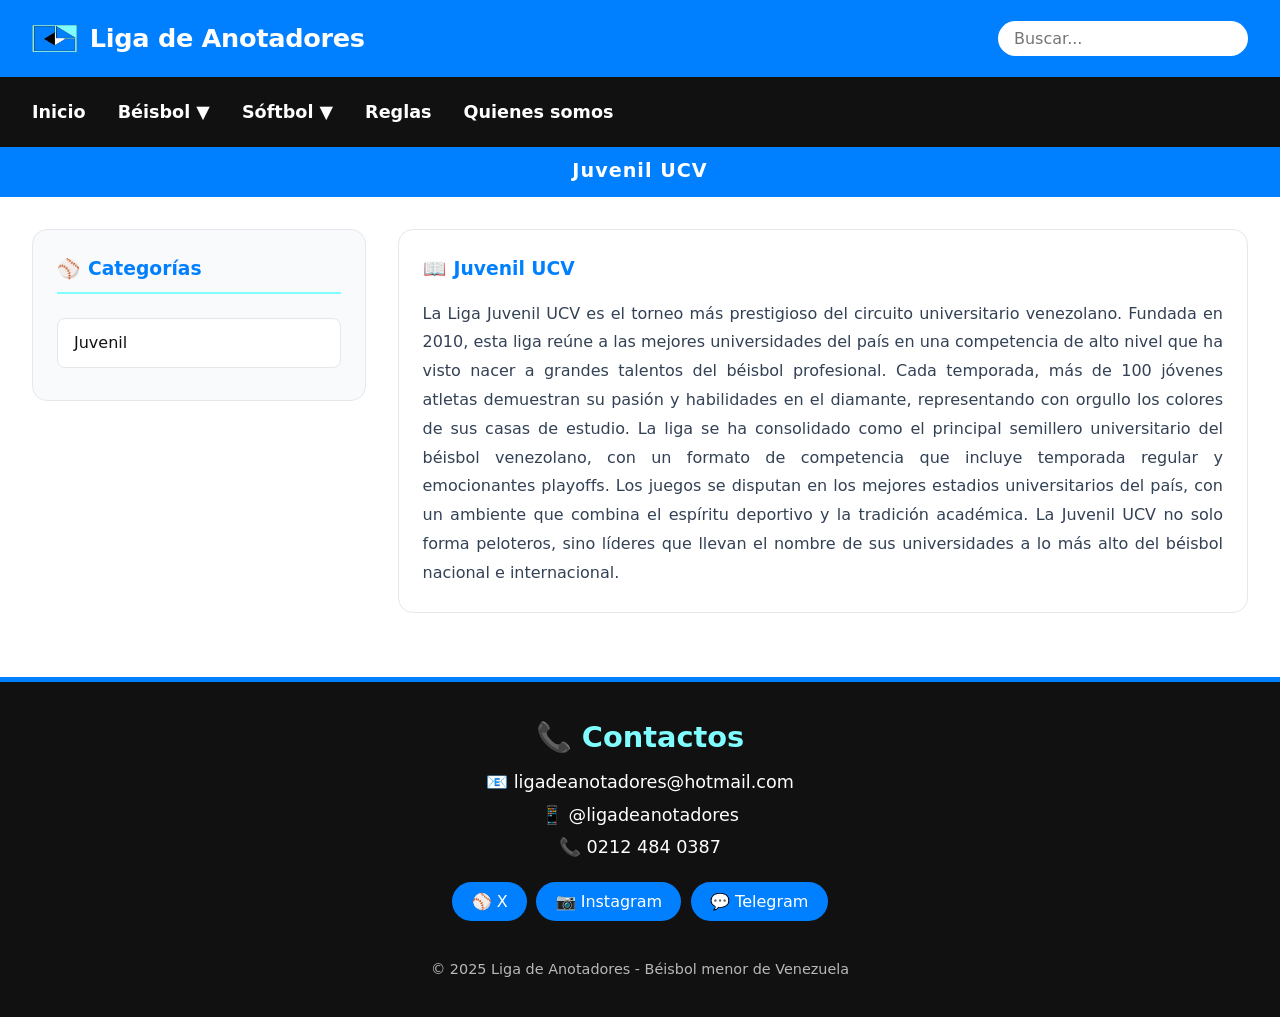
==== commit 6143ee82: "nuevos cambios" ====
--- a/beisbol.html
+++ b/beisbol.html
@@ -223,62 +223,6 @@
             gap: 0.8rem;
         }
 
-        .partido-item {
-            display: flex;
-            align-items: center;
-            padding: 1rem;
-            background: #f8fafc;
-            border-radius: 10px;
-            border: 1px solid #e5e7eb;
-            transition: 0.2s;
-            flex-wrap: wrap;
-            gap: 1rem;
-        }
-
-        .partido-item:hover {
-            border-color: var(--primary-blue);
-            background: white;
-        }
-
-        .partido-equipos {
-            flex: 2;
-            display: flex;
-            align-items: center;
-            gap: 1rem;
-            min-width: 200px;
-        }
-
-        .partido-equipo {
-            font-weight: 600;
-        }
-
-        .partido-vs {
-            color: var(--primary-blue);
-            font-weight: 700;
-        }
-
-        .partido-resultado {
-            font-weight: 700;
-            font-size: 1.1rem;
-            min-width: 80px;
-            text-align: center;
-        }
-
-        .partido-lugar {
-            flex: 1;
-            color: #64748b;
-            font-size: 0.9rem;
-            min-width: 150px;
-        }
-
-        .partido-fecha {
-            flex: 1;
-            color: #64748b;
-            font-size: 0.9rem;
-            text-align: right;
-            min-width: 120px;
-        }
-
         .badge-posicion {
             display: inline-block;
             background: var(--secondary-blue);
@@ -294,16 +238,6 @@
                 flex-direction: column;
             }
             
-            .partido-item {
-                flex-direction: column;
-                align-items: flex-start;
-            }
-            
-            .partido-equipos, .partido-resultado, .partido-lugar, .partido-fecha {
-                width: 100%;
-                text-align: left;
-            }
-            
             .subnav, .subnav-secundario, .selector-temporadas {
                 flex-direction: column;
             }
@@ -329,113 +263,119 @@
             top: 100%;
             margin-top: 0;
         }
+
         /* Estilos para el calendario */
-.partido-item {
-    display: flex;
-    align-items: center;
-    justify-content: space-between;
-    padding: 1rem;
-    background: #f8fafc;
-    border-radius: 10px;
-    border: 1px solid #e5e7eb;
-    transition: 0.2s;
-    flex-wrap: wrap;
-    gap: 1rem;
-}
-
-.partido-item:hover {
-    border-color: var(--primary-blue);
-    background: white;
-}
-
-.partido-equipos {
-    display: flex;
-    align-items: center;
-    gap: 0.8rem;
-    flex-wrap: wrap;
-}
-
-.partido-equipo {
-    font-weight: 600;
-    color: var(--black);
-}
-
-.partido-resultado-numero {
-    font-weight: 800;
-    font-size: 1.2rem;
-    color: var(--primary-blue);
-    background: white;
-    padding: 0.2rem 0.6rem;
-    border-radius: 8px;
-    min-width: 40px;
-    text-align: center;
-}
-
-.partido-guion {
-    font-weight: 800;
-    color: #64748b;
-    font-size: 1.1rem;
-}
-
-.partido-lugar {
-    flex: 1;
-    color: #64748b;
-    font-size: 0.9rem;
-    min-width: 150px;
-}
-
-.partido-fecha {
-    color: #64748b;
-    font-size: 0.9rem;
-    min-width: 100px;
-    text-align: right;
-}
-
-@media (max-width: 768px) {
-    .partido-item {
-        flex-direction: column;
-        align-items: flex-start;
-    }
-    
-    .partido-equipos {
-        width: 100%;
-        justify-content: flex-start;
-    }
-    
-    .partido-lugar, .partido-fecha {
-        width: 100%;
-        text-align: left;
-    }
-}
-
-/* Calendario */
-.partidos-lista {
-    display: flex;
-    flex-direction: column;
-    gap: 0.8rem;
-}
-
-.partido-item {
-    display: flex;
-    align-items: center;
-    justify-content: space-between;
-    padding: 1rem;
-    background: #f8fafc;
-    border-radius: 10px;
-    border: 1px solid #e5e7eb;
-    transition: 0.2s;
-    flex-wrap: wrap;
-    gap: 1rem;
-    text-decoration: none;
-    color: inherit;
-}
-
-.partido-item:hover {
-    border-color: var(--primary-blue);
-    background: white;
-    cursor: pointer;
-    transform: translateX(5px);
-}
+        .partido-item {
+            display: flex;
+            align-items: center;
+            justify-content: space-between;
+            padding: 1rem;
+            background: #f8fafc;
+            border-radius: 10px;
+            border: 1px solid #e5e7eb;
+            transition: 0.2s;
+            flex-wrap: wrap;
+            gap: 1rem;
+            text-decoration: none;
+            color: inherit;
+        }
+
+        .partido-item:hover {
+            border-color: var(--primary-blue);
+            background: white;
+            cursor: pointer;
+            transform: translateX(5px);
+        }
+
+        .partido-equipos {
+            display: flex;
+            align-items: center;
+            gap: 0.8rem;
+            flex-wrap: wrap;
+        }
+
+        .partido-equipo {
+            font-weight: 600;
+            color: var(--black);
+        }
+
+        .partido-resultado-numero {
+            font-weight: 800;
+            font-size: 1.2rem;
+            color: var(--primary-blue);
+            background: white;
+            padding: 0.2rem 0.6rem;
+            border-radius: 8px;
+            min-width: 40px;
+            text-align: center;
+        }
+
+        .partido-guion {
+            font-weight: 800;
+            color: #64748b;
+            font-size: 1.1rem;
+        }
+
+        .partido-lugar {
+            flex: 1;
+            color: #64748b;
+            font-size: 0.9rem;
+            min-width: 150px;
+        }
+
+        .partido-fecha {
+            color: #64748b;
+            font-size: 0.9rem;
+            min-width: 100px;
+            text-align: right;
+        }
+
+        .partidos-lista {
+            display: flex;
+            flex-direction: column;
+            gap: 0.8rem;
+        }
+
+        /* Reseña más larga con altura mínima */
+        .resena-container {
+            background: white;
+            border-radius: 15px;
+            padding: 1.5rem;
+            margin-bottom: 2rem;
+            border: 1px solid #e5e7eb;
+            min-height: 350px;
+        }
+
+        .resena-container h3 {
+            color: var(--primary-blue);
+            margin-bottom: 1rem;
+            display: flex;
+            align-items: center;
+            gap: 0.5rem;
+        }
+
+        .resena-texto {
+            color: #334155;
+            line-height: 1.8;
+            text-align: justify;
+        }
+
+        @media (max-width: 768px) {
+            .partido-item {
+                flex-direction: column;
+                align-items: flex-start;
+            }
+            
+            .partido-equipos {
+                width: 100%;
+                justify-content: flex-start;
+            }
+            
+            .partido-lugar, .partido-fecha {
+                width: 100%;
+                text-align: left;
+            }
+        }
     </style>
 </head>
 <body>
@@ -487,24 +427,29 @@
                 <button class="temporada-btn active" onclick="seleccionarTemporada('2024-2025')">2024-2025</button>
             </div>
 
-            <div class="subnav">
-                <button class="subnav-btn" onclick="mostrarSeccion('calendario')">📅 Calendario</button>
-                <button class="subnav-btn" onclick="mostrarSeccion('lideres')">📊 Líderes</button>
-                <button class="subnav-btn" onclick="mostrarSeccion('jugadores')">👥 Jugadores</button>
+            <!-- Reseña de la liga (visible cuando no hay categoría seleccionada) -->
+            <div id="resena-liga" class="resena-container"></div>
+
+            <!-- Sub-navegación (oculta hasta seleccionar categoría) -->
+            <div id="subnav-container" style="display: none;">
+                <div class="subnav">
+                    <button class="subnav-btn" id="btn-calendario" onclick="mostrarSeccion('calendario')">📅 Calendario</button>
+                    <button class="subnav-btn" id="btn-lideres" onclick="mostrarSeccion('lideres')">📊 Líderes</button>
+                    <button class="subnav-btn" id="btn-jugadores" onclick="mostrarSeccion('jugadores')">👥 Jugadores</button>
+                </div>
             </div>
 
-            <!-- Reseña de la categoría -->
-            <div id="resena-container" class="resena-container"></div>
-
-            <!-- Posición de equipos (minimizable) -->
-            <div id="posicion-equipos" class="posicion-equipos">
+            <!-- Posición de equipos (minimizable) - visible al seleccionar categoría -->
+            <div id="posicion-equipos" class="posicion-equipos" style="display: none;">
                 <div class="posicion-header" onclick="togglePosicion()">
-                    <h3><span>📊</span> Posición de equipos - <span id="categoria-actual">Juvenil</span></h3>
+                    <h3><span>📊</span> Posición de equipos - <span id="categoria-actual"></span></h3>
                     <span class="posicion-toggle">▼</span>
                 </div>
                 <div class="posicion-contenido">
                     <table class="posiciones-tabla" id="tabla-posiciones">
-                        <thead><tr><th>#</th><th>Equipo</th><th>JJ</th><th>G</th><th>E</th><th>P</th><th>AVE</th></tr></thead>
+                        <thead>
+                            <tr><th>#</th><th>Equipo</th><th>JJ</th><th>G</th><th>E</th><th>P</th><th>AVE</th></tr>
+                        </thead>
                         <tbody id="posiciones-body"></tbody>
                     </table>
                 </div>
@@ -558,7 +503,7 @@
                 </div>
                 <div class="table-container">
                     <table class="data-table" id="tabla-jugadores">
-                        <thead><tr><th>Jugador</th><th>Equipo</th><th>Posición</th><th>Batea</th><th>Lanza</th><th>#</th></tr></thead>
+                        <thead></tr><th>Jugador</th><th>Equipo</th><th>Posición</th><th>Batea</th><th>Lanza</th><th>#</th></tr></thead>
                         <tbody id="tabla-jugadores-body"></tbody>
                     </table>
                 </div>
@@ -576,27 +521,27 @@
     </footer>
 
     <script>
-        // Datos de ligas
+        // Datos de ligas con reseñas más largas
         const ligasData = {
             "Juvenil UCV": { 
                 categorias: ["Juvenil"],
-                reseña: "La Liga Juvenil UCV es el torneo más prestigioso del circuito universitario, reuniendo a las mejores universidades del país en una competencia de alto nivel."
+                reseña: "La Liga Juvenil UCV es el torneo más prestigioso del circuito universitario venezolano. Fundada en 2010, esta liga reúne a las mejores universidades del país en una competencia de alto nivel que ha visto nacer a grandes talentos del béisbol profesional. Cada temporada, más de 100 jóvenes atletas demuestran su pasión y habilidades en el diamante, representando con orgullo los colores de sus casas de estudio. La liga se ha consolidado como el principal semillero universitario del béisbol venezolano, con un formato de competencia que incluye temporada regular y emocionantes playoffs. Los juegos se disputan en los mejores estadios universitarios del país, con un ambiente que combina el espíritu deportivo y la tradición académica. La Juvenil UCV no solo forma peloteros, sino líderes que llevan el nombre de sus universidades a lo más alto del béisbol nacional e internacional."
             },
             "Limenor": { 
                 categorias: ["Semillita", "Preparatorio", "Preinfantil", "Infantil", "Prejunior", "Junior", "Superior"],
-                reseña: "Limenor es una de las ligas más completas del béisbol menor, con categorías que abarcan desde los 7 años hasta la categoría Superior, formando talentos desde la base."
+                reseña: "Limenor es una de las ligas más completas y prestigiosas del béisbol menor venezolano. Con más de 15 años de trayectoria, esta organización ha sido fundamental en la formación de cientos de jóvenes talentos que hoy brillan en el béisbol profesional. La liga cuenta con categorías que abarcan desde los 7 años hasta la categoría Superior, ofreciendo un programa de desarrollo integral que incluye entrenamiento técnico, formación en valores y competencias de alto nivel. Cada año, más de 500 niños y jóvenes participan en sus torneos, distribuidos en más de 40 equipos afiliados. Limenor se destaca por su metodología de enseñanza, sus instalaciones de primer nivel y un cuerpo de instructores altamente calificados. La liga ha sido reconocida como el semillero oficial de varias organizaciones profesionales, y sus graduados han llegado a las Grandes Ligas, la LVBP y otras ligas internacionales. La filosofía de Limenor se basa en el desarrollo del jugador integral, combinando la excelencia deportiva con la educación y los valores humanos."
             },
             "Monumental": { 
                 categorias: ["Preparatorio", "Preinfantil", "Infantil", "Prejunior", "Junior", "Ascenso"],
-                reseña: "La Liga Monumental es reconocida por su alto nivel competitivo y por ser semillero de grandes promesas del béisbol venezolano."
+                reseña: "La Liga Monumental es reconocida como la categoría de élite dentro del béisbol menor venezolano. Creada en 2015, esta liga ha sido el escenario donde se han forjado algunas de las más grandes promesas del béisbol nacional. Con un nivel competitivo excepcional, la Monumental reúne a los mejores equipos y talentos de todo el país, ofreciendo un espectáculo deportivo de primer nivel. La liga se caracteriza por su riguroso sistema de scouting, sus instalaciones de primera calidad y un cuerpo arbitral altamente profesional. Cada temporada, más de 300 jugadores compiten en sus diferentes categorías, buscando no solo el campeonato sino también la oportunidad de ser vistos por cazatalentos de organizaciones nacionales e internacionales. La Liga Monumental ha producido decenas de jugadores que han firmado contratos profesionales, incluyendo varios que han llegado a las Grandes Ligas. Su formato de competencia incluye una exigente temporada regular de 60 juegos, seguida de un sistema de playoffs que corona al campeón absoluto del béisbol menor venezolano."
             },
             "Popular": { 
                 categorias: ["Superior", "Master"],
-                reseña: "La Liga Popular destaca por su espíritu comunitario y por promover el béisbol en todas las edades, con categorías Superior y Master."
+                reseña: "La Liga Popular es el espacio donde el béisbol comunitario alcanza su máxima expresión. Fundada con el objetivo de promover el deporte en todas las edades, esta liga ofrece categorías Superior (18-25 años) y Master (26 años en adelante), permitiendo que jugadores de diferentes generaciones puedan seguir disfrutando y compitiendo en el béisbol. La liga se ha convertido en un pilar fundamental de las comunidades donde opera, fomentando valores como el trabajo en equipo, la disciplina y el respeto. Cada temporada, más de 200 jugadores participan en sus torneos, que se disputan en los campos de béisbol de las diferentes comunidades. La Liga Popular se enorgullece de ser un espacio inclusivo donde el amor por el béisbol trasciende edades y niveles de experiencia. Muchos de sus jugadores han sido ex peloteros profesionales que continúan su legado en el diamante, compartiendo su experiencia y conocimiento con las nuevas generaciones. La liga también ha sido un semillero importante para la formación de coaches, árbitros y administradores deportivos que contribuyen al desarrollo del béisbol base en Venezuela."
             },
             "Unimet": { 
                 categorias: ["Senior"],
-                reseña: "La Liga Senior de la UNIMET es el espacio donde los estudiantes universitarios demuestran su talento y pasión por el béisbol."
+                reseña: "La Liga Senior de la UNIMET es una competencia exclusiva para estudiantes universitarios que combina la excelencia académica con la pasión por el béisbol. Esta liga, que se disputa anualmente en las instalaciones deportivas de la Universidad Metropolitana, reúne a los mejores talentos de la comunidad universitaria en un ambiente de sana competencia y camaradería. Los participantes representan a las diferentes escuelas y facultades de la universidad, creando un sentido de pertenencia y orgullo institucional. La liga se ha convertido en una tradición dentro del calendario deportivo universitario, atrayendo a cientos de espectadores en cada juego. Además del aspecto competitivo, la Liga Senior UNIMET promueve valores como el liderazgo, la disciplina y el trabajo en equipo, formando no solo mejores atletas sino también mejores profesionales. Muchos de sus participantes han continuado su carrera en el béisbol aficionado y profesional, llevando el nombre de la universidad a lo más alto. La liga es organizada por la dirección de deportes de la UNIMET, con el apoyo de exalumnos y patrocinadores que creen en el poder transformador del deporte universitario."
             }
         };
 
@@ -631,75 +576,91 @@
         const lugares = ["Estadio Monumental", "Estadio Universitario", "Parque Deportivo", "Campo Central", "Estadio de la Juventud", "Complejo Deportivo"];
 
         let ligaSeleccionada = "Juvenil UCV";
-        let categoriaSeleccionada = "Juvenil";
-        let seccionActiva = null;
+        let categoriaSeleccionada = null; // Inicia sin categoría seleccionada
 
         function togglePosicion() {
             const panel = document.getElementById('posicion-equipos');
-            panel.classList.toggle('minimizado');
+            if (panel.style.display !== 'none') {
+                panel.classList.toggle('minimizado');
+            }
         }
 
         function cambiarLiga(liga) {
             ligaSeleccionada = liga;
-            const categorias = ligasData[liga].categorias;
-            categoriaSeleccionada = categorias[0];
+            categoriaSeleccionada = null; // Resetear categoría seleccionada
+            
             document.getElementById('liga-header').textContent = liga;
             
-            // Resetear sección activa a null para mostrar reseña y posición
-            seccionActiva = null;
-            
-            // Ocultar todas las secciones
+            // Mostrar reseña de la liga, ocultar subnav y posición de equipos
+            mostrarResenaLiga();
+            ocultarSubnavYPosicion();
+            
+            // Actualizar sidebar de categorías (sin categoría activa)
+            cargarCategorias();
+        }
+
+        function mostrarResenaLiga() {
+            const container = document.getElementById('resena-liga');
+            const reseña = ligasData[ligaSeleccionada].reseña;
+            container.innerHTML = `
+                <h3><span>📖</span> ${ligaSeleccionada}</h3>
+                <div class="resena-texto">${reseña}</div>
+            `;
+            container.style.display = 'block';
+        }
+
+        function ocultarSubnavYPosicion() {
+            document.getElementById('subnav-container').style.display = 'none';
+            document.getElementById('posicion-equipos').style.display = 'none';
             document.getElementById('seccion-calendario').style.display = 'none';
             document.getElementById('seccion-lideres').style.display = 'none';
             document.getElementById('seccion-jugadores').style.display = 'none';
-            
-            // Quitar active de los botones del subnav
-            document.querySelectorAll('.subnav-btn').forEach(btn => {
-                btn.classList.remove('active');
+        }
+
+        function mostrarSubnavYPosicion() {
+            document.getElementById('subnav-container').style.display = 'block';
+            document.getElementById('posicion-equipos').style.display = 'block';
+            document.getElementById('posicion-equipos').classList.remove('minimizado');
+        }
+
+        function cargarCategorias() {
+            const container = document.getElementById('categorias-lista');
+            const categorias = ligasData[ligaSeleccionada].categorias;
+            
+            container.innerHTML = '<ul class="categorias-lista">' + 
+                categorias.map(cat => 
+                    `<li><a href="#" class="${cat === categoriaSeleccionada ? 'active' : ''}" onclick="seleccionarCategoria('${cat}'); return false;">${cat}</a></li>`
+                ).join('') + '</ul>';
+        }
+
+        function seleccionarCategoria(categoria) {
+            categoriaSeleccionada = categoria;
+            
+            // Actualizar clase active en la lista de categorías
+            document.querySelectorAll('.categorias-lista a').forEach(link => {
+                link.classList.remove('active');
             });
-            
-            // Mostrar reseña y posición de equipos (expandida)
-            document.getElementById('resena-container').style.display = 'block';
-            document.getElementById('posicion-equipos').classList.remove('minimizado');
-            
-            cargarCategorias();
-            actualizarResena();
+            event.target.classList.add('active');
+            
+            // Ocultar reseña de la liga
+            document.getElementById('resena-liga').style.display = 'none';
+            
+            // Mostrar subnav y posición de equipos
+            mostrarSubnavYPosicion();
+            
+            // Actualizar título de categoría
+            document.getElementById('categoria-actual').textContent = categoria;
+            document.getElementById('categoria-jugadores').textContent = categoria;
+            document.getElementById('liga-jugadores').textContent = ligaSeleccionada;
+            
+            // Actualizar datos
             actualizarPosiciones();
             actualizarCalendario();
             actualizarTablasLideres();
             actualizarTablaJugadores();
-        }
-
-        function cargarCategorias() {
-            const container = document.getElementById('categorias-lista');
-            container.innerHTML = '<ul class="categorias-lista">' + 
-                ligasData[ligaSeleccionada].categorias.map(cat => 
-                    `<li><a href="#" class="${cat === categoriaSeleccionada ? 'active' : ''}" onclick="seleccionarCategoria('${cat}'); return false;">${cat}</a></li>`
-                ).join('') + '</ul>';
-        }
-
-        function seleccionarCategoria(categoria) {
-            categoriaSeleccionada = categoria;
-            document.getElementById('categoria-actual').textContent = categoria;
-            cargarCategorias();
-            actualizarResena();
-            actualizarPosiciones();
-            actualizarCalendario();
-            actualizarTablasLideres();
-            actualizarTablaJugadores();
-        }
-
-        function actualizarResena() {
-            const container = document.getElementById('resena-container');
-            const reseña = ligasData[ligaSeleccionada].reseña;
-            container.innerHTML = `
-                <h3><span>📖</span> Reseña - ${ligaSeleccionada} - ${categoriaSeleccionada}</h3>
-                <div class="resena-texto">${reseña} La categoría ${categoriaSeleccionada} reúne a los mejores equipos de esta división, compitiendo por el título de campeón.</div>
-            `;
-        }
-
-        function getEquiposActuales() {
-            return equiposPorLiga[ligaSeleccionada]?.[categoriaSeleccionada] || ["Equipo A", "Equipo B", "Equipo C"];
+            
+            // Seleccionar Calendario por defecto y mostrar la sección
+            mostrarSeccion('calendario');
         }
 
         function actualizarPosiciones() {
@@ -732,7 +693,6 @@
                 const fecha = `${dia}/${mes}/2026`;
                 const fechaCompleta = `${dia}/${mes}/2026`;
                 
-                // Construir URL para box-score
                 const boxScoreUrl = `box-score.html?liga=${encodeURIComponent(ligaSeleccionada)}&categoria=${encodeURIComponent(categoriaSeleccionada)}&local=${encodeURIComponent(e1)}&local_runs=${runs1}&visitante=${encodeURIComponent(e2)}&visitante_runs=${runs2}&fecha=${encodeURIComponent(fechaCompleta)}&lugar=${encodeURIComponent(lugar)}`;
                 
                 container.innerHTML += `
@@ -769,33 +729,27 @@
                     jugadores.push({ nombre: `Jugador ${i + 1}`, equipo: equipo, posicion: posiciones[Math.floor(Math.random() * posiciones.length)], batea: manos[Math.floor(Math.random() * manos.length)], lanza: manos[Math.floor(Math.random() * manos.length)], numero: Math.floor(Math.random() * 99) + 1 });
                 }
             });
-            document.getElementById('liga-jugadores').textContent = ligaSeleccionada;
-            document.getElementById('categoria-jugadores').textContent = categoriaSeleccionada;
             const selectEquipo = document.getElementById('filtro-equipo-jugadores');
             selectEquipo.innerHTML = '<option value="todos">Todos los equipos</option>';
             equipos.forEach(e => selectEquipo.innerHTML += `<option value="${e}">${e}</option>`);
             document.getElementById('tabla-jugadores-body').innerHTML = jugadores.map(j => `<tr><td><strong>${j.nombre}</strong></td><td>${j.equipo}</td><td><span class="badge-posicion">${j.posicion}</span></td><td>${j.batea}</td><td>${j.lanza}</td><td>${j.numero}</td></tr>`).join('');
         }
 
-        function seleccionarTemporada(temporada) {
-            // Función vacía porque el selector está oculto
+        function getEquiposActuales() {
+            return equiposPorLiga[ligaSeleccionada]?.[categoriaSeleccionada] || ["Equipo A", "Equipo B", "Equipo C"];
         }
 
         function mostrarSeccion(seccion) {
-            // Marcar sección activa
-            seccionActiva = seccion;
-            
-            // Actualizar botones
+            // Actualizar botones activos
             document.querySelectorAll('.subnav-btn').forEach(btn => {
                 btn.classList.remove('active');
             });
-            event.target.classList.add('active');
-            
-            // Ocultar reseña
-            document.getElementById('resena-container').style.display = 'none';
-            
-            // Minimizar tabla de posiciones
-            document.getElementById('posicion-equipos').classList.add('minimizado');
+            
+            // Activar el botón correspondiente
+            const btnActivo = document.getElementById(`btn-${seccion}`);
+            if (btnActivo) {
+                btnActivo.classList.add('active');
+            }
             
             // Ocultar todas las secciones
             document.getElementById('seccion-calendario').style.display = 'none';
@@ -804,6 +758,9 @@
             
             // Mostrar la sección seleccionada
             document.getElementById(`seccion-${seccion}`).style.display = 'block';
+            
+            // Minimizar tabla de posiciones
+            document.getElementById('posicion-equipos').classList.add('minimizado');
         }
 
         function mostrarSubLideres(tipo) {
@@ -815,13 +772,15 @@
             document.getElementById('subseccion-picheo').style.display = tipo === 'picheo' ? 'block' : 'none';
         }
 
+        function seleccionarTemporada(temporada) {
+            // Función vacía
+        }
+
         document.addEventListener('DOMContentLoaded', () => {
             cargarCategorias();
-            actualizarResena();
-            actualizarPosiciones();
-            actualizarCalendario();
-            actualizarTablasLideres();
-            actualizarTablaJugadores();
+            mostrarResenaLiga();
+            ocultarSubnavYPosicion();
+            
             document.getElementById('filtro-equipo-jugadores').addEventListener('change', () => actualizarTablaJugadores());
             document.getElementById('filtro-posicion-jugadores').addEventListener('change', () => actualizarTablaJugadores());
         });
